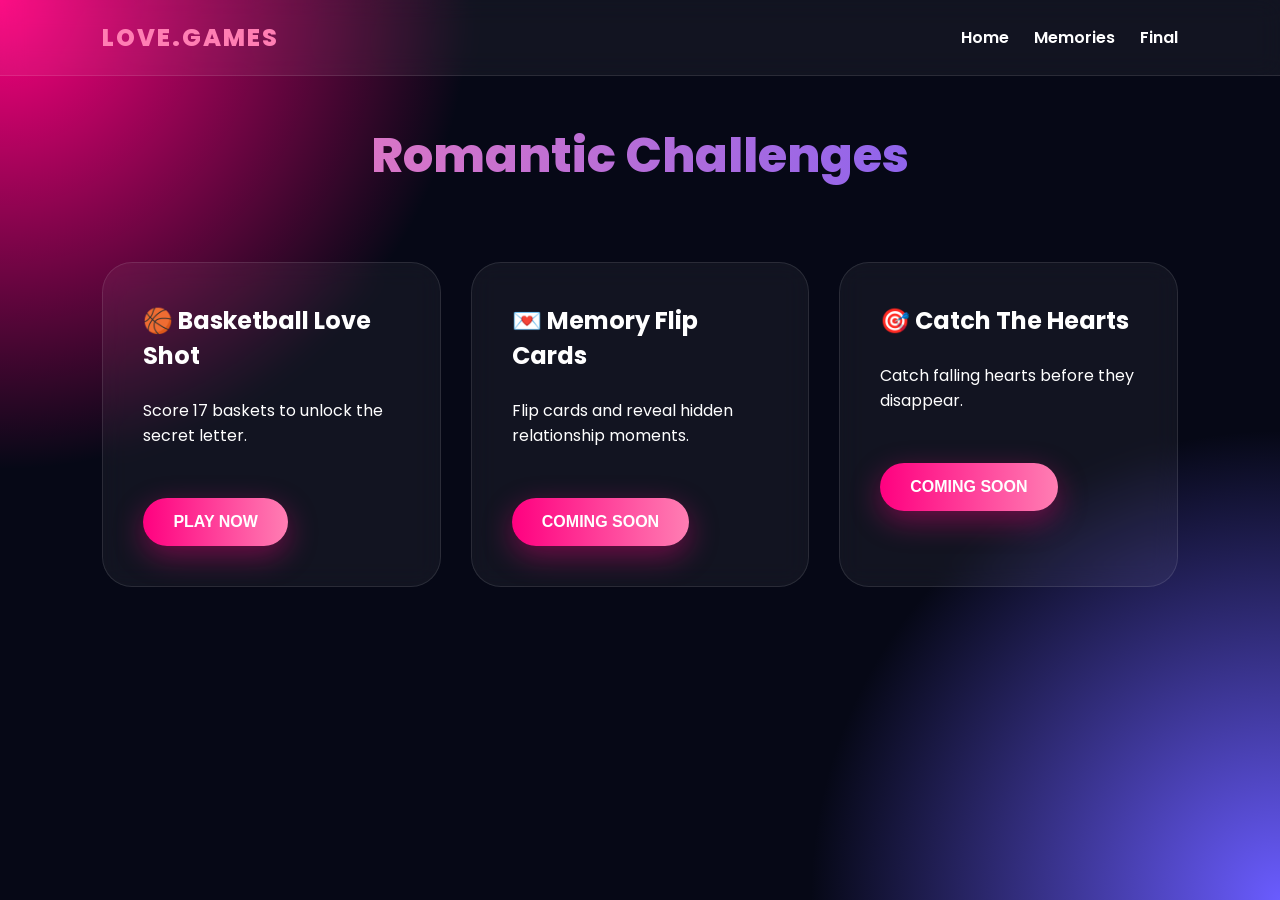
==== gamezone.html @ 5b1ae89d "Create gamezone.html for games webpage layout This HTML file sets up the structure for a games webpa" ====
<!DOCTYPE html>
<html lang="en">

<head>
<meta charset="UTF-8">
<title>Games</title>

<link rel="stylesheet" href="style.css">

</head>

<body>

<div class="bg-animation">
<div class="stars"></div>
</div>

<nav>

<div class="logo">
LOVE.GAMES
</div>

<ul>
<li><a href="index.html">Home</a></li>
<li><a href="memories.html">Memories</a></li>
<li><a href="final-letter.html">Final</a></li>
</ul>

</nav>

<section class="section">

<h1 class="section-title gradient-text">
Romantic Challenges
</h1>

<div class="gallery">

<div class="glass">

<h2>🏀 Basketball Love Shot</h2>

<br>

<p>
Score 17 baskets to unlock the secret letter.
</p>

<br><br>

<button class="btn btn-primary">
PLAY NOW
</button>

</div>

<div class="glass">

<h2>💌 Memory Flip Cards</h2>

<br>

<p>
Flip cards and reveal hidden relationship moments.
</p>

<br><br>

<button class="btn btn-primary">
COMING SOON
</button>

</div>

<div class="glass">

<h2>🎯 Catch The Hearts</h2>

<br>

<p>
Catch falling hearts before they disappear.
</p>

<br><br>

<button class="btn btn-primary">
COMING SOON
</button>

</div>

</div>

</section>

</body>
</html>
---- style.css ----
@import url('https://fonts.googleapis.com/css2?family=Poppins:wght@300;400;600;800&family=Dancing+Script:wght@700&family=Orbitron:wght@500&display=swap');

*{
margin:0;
padding:0;
box-sizing:border-box;
scroll-behavior:smooth;
}

body{
font-family:'Poppins',sans-serif;
background:#060816;
overflow-x:hidden;
color:white;
}

.bg-animation{
position:fixed;
width:100%;
height:100%;
top:0;
left:0;
z-index:-2;
background:
radial-gradient(circle at top left,#ff0080 0%,transparent 30%),
radial-gradient(circle at bottom right,#6a5cff 0%,transparent 30%),
#060816;
overflow:hidden;
}

.stars{
position:absolute;
width:100%;
height:100%;
background:url('https://www.transparenttextures.com/patterns/stardust.png');
animation:starsMove 120s linear infinite;
opacity:.35;
}

@keyframes starsMove{
from{
transform:translateY(0);
}
to{
transform:translateY(-2000px);
}
}

nav{
position:fixed;
top:0;
width:100%;
display:flex;
justify-content:space-between;
align-items:center;
padding:20px 8%;
background:rgba(255,255,255,.05);
backdrop-filter:blur(12px);
z-index:999;
border-bottom:1px solid rgba(255,255,255,.1);
}

.logo{
font-size:1.5rem;
font-weight:800;
color:#ff7eb3;
letter-spacing:2px;
}

nav ul{
display:flex;
gap:25px;
list-style:none;
}

nav a{
text-decoration:none;
color:white;
font-weight:600;
transition:.3s;
}

nav a:hover{
color:#ff7eb3;
}

.hero{
min-height:100vh;
display:flex;
justify-content:center;
align-items:center;
padding:120px 8%;
position:relative;
}

.hero-content{
display:grid;
grid-template-columns:1fr 1fr;
gap:60px;
align-items:center;
width:100%;
max-width:1400px;
}

.hero-text h1{
font-size:5rem;
line-height:1;
font-weight:800;
margin-bottom:20px;
}

.gradient-text{
background:linear-gradient(90deg,#ff7eb3,#6a5cff);
-webkit-background-clip:text;
-webkit-text-fill-color:transparent;
}

.hero-text p{
font-size:1.1rem;
line-height:1.8;
color:#ddd;
margin-bottom:30px;
}

.hero-buttons{
display:flex;
gap:20px;
flex-wrap:wrap;
}

.btn{
padding:15px 30px;
border:none;
border-radius:60px;
cursor:pointer;
font-size:1rem;
font-weight:700;
transition:.35s;
text-decoration:none;
display:inline-block;
}

.btn-primary{
background:linear-gradient(90deg,#ff0080,#ff7eb3);
color:white;
box-shadow:0 10px 30px rgba(255,0,128,.4);
}

.btn-primary:hover{
transform:translateY(-5px) scale(1.05);
}

.btn-secondary{
background:rgba(255,255,255,.08);
color:white;
border:1px solid rgba(255,255,255,.15);
}

.btn-secondary:hover{
background:rgba(255,255,255,.15);
}

.hero-image{
position:relative;
display:flex;
justify-content:center;
align-items:center;
}

.image-ring{
position:absolute;
width:420px;
height:420px;
border-radius:50%;
border:2px solid rgba(255,255,255,.2);
animation:spin 12s linear infinite;
}

.image-ring::before{
content:'';
position:absolute;
inset:15px;
border-radius:50%;
border:2px dashed rgba(255,126,179,.4);
}

@keyframes spin{
100%{
transform:rotate(360deg);
}
}

.main-image{
width:360px;
height:360px;
border-radius:50%;
object-fit:cover;
border:5px solid rgba(255,255,255,.15);
box-shadow:0 20px 60px rgba(255,0,128,.35);
z-index:2;
}

.floating-card{
position:absolute;
background:rgba(255,255,255,.06);
backdrop-filter:blur(12px);
padding:15px 20px;
border-radius:20px;
border:1px solid rgba(255,255,255,.1);
animation:float 4s ease-in-out infinite;
}

.card-1{
top:10%;
left:0;
}

.card-2{
bottom:10%;
right:0;
animation-delay:2s;
}

@keyframes float{
0%,100%{
transform:translateY(0);
}
50%{
transform:translateY(-20px);
}
}

.section{
padding:120px 8%;
}

.section-title{
font-size:3rem;
text-align:center;
margin-bottom:70px;
font-weight:800;
}

.glass{
background:rgba(255,255,255,.05);
border:1px solid rgba(255,255,255,.1);
backdrop-filter:blur(12px);
border-radius:30px;
padding:40px;
}

.gallery{
display:grid;
grid-template-columns:repeat(auto-fit,minmax(280px,1fr));
gap:30px;
}

.gallery-item{
position:relative;
overflow:hidden;
border-radius:25px;
cursor:pointer;
}

.gallery-item img{
width:100%;
height:420px;
object-fit:cover;
transition:1s;
}

.gallery-item:hover img{
transform:scale(1.1);
}

.overlay{
position:absolute;
inset:0;
background:linear-gradient(transparent,rgba(0,0,0,.9));
display:flex;
align-items:flex-end;
padding:25px;
font-size:1.2rem;
font-weight:700;
}

.counter-box{
display:flex;
justify-content:center;
gap:25px;
flex-wrap:wrap;
margin-top:50px;
}

.counter{
width:180px;
height:180px;
border-radius:25px;
background:rgba(255,255,255,.05);
display:flex;
justify-content:center;
align-items:center;
flex-direction:column;
border:1px solid rgba(255,255,255,.1);
}

.counter h1{
font-size:3rem;
color:#ff7eb3;
}

footer{
padding:60px 8%;
text-align:center;
color:#aaa;
}

.music-btn{
position:fixed;
bottom:25px;
right:25px;
width:70px;
height:70px;
border-radius:50%;
border:none;
background:linear-gradient(90deg,#ff0080,#6a5cff);
color:white;
font-size:1.3rem;
cursor:pointer;
z-index:999;
box-shadow:0 10px 30px rgba(255,0,128,.4);
}

@media(max-width:950px){

.hero-content{
grid-template-columns:1fr;
text-align:center;
}

.hero-text h1{
font-size:3.5rem;
}

.image-ring{
width:320px;
height:320px;
}

.main-image{
width:270px;
height:270px;
}

  }
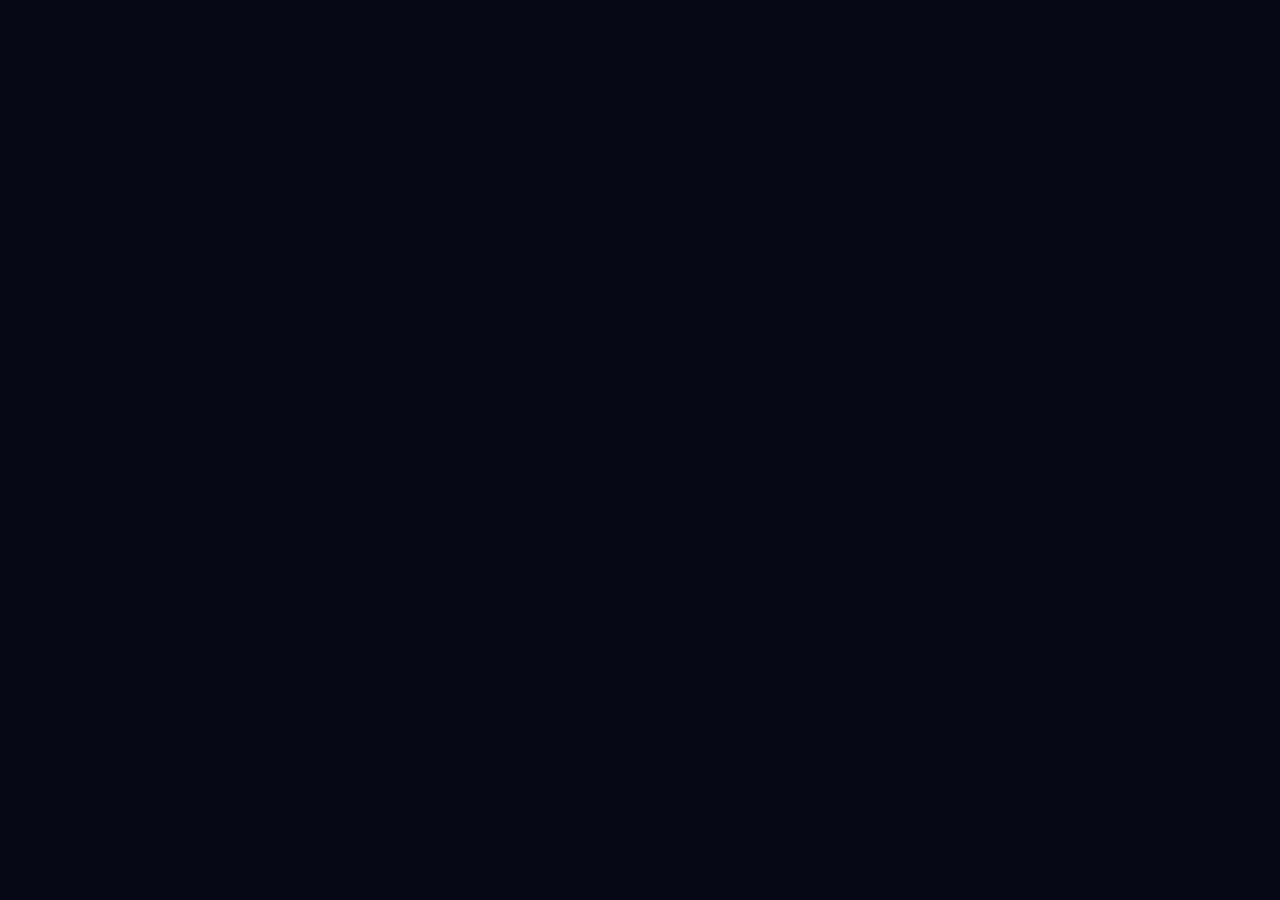
==== commit 158cbecd: "Update title and styles in gamezone.html" ====
--- a/gamezone.html
+++ b/gamezone.html
@@ -1,99 +1,62 @@
 <!DOCTYPE html>
+
 <html lang="en">
 
 <head>
+
 <meta charset="UTF-8">
-<title>Games</title>
+
+<meta name="viewport" content="width=device-width, initial-scale=1.0">
+
+<title>Love Games</title>
 
 <link rel="stylesheet" href="style.css">
 
-</head>
 
-<body>
+<style>
 
-<div class="bg-animation">
-<div class="stars"></div>
-</div>
 
-<nav>
+.games-container{
 
-<div class="logo">
-LOVE.GAMES
-</div>
+display:grid;
 
-<ul>
-<li><a href="index.html">Home</a></li>
-<li><a href="memories.html">Memories</a></li>
-<li><a href="final-letter.html">Final</a></li>
-</ul>
+grid-template-columns:repeat(auto-fit,minmax(320px,1fr));
 
-</nav>
+gap:30px;
 
-<section class="section">
+margin-top:50px;
 
-<h1 class="section-title gradient-text">
-Romantic Challenges
-</h1>
+}
 
-<div class="gallery">
 
-<div class="glass">
+.game-box{
 
-<h2>🏀 Basketball Love Shot</h2>
+background:rgba(255,255,255,.05);
 
-<br>
+padding:30px;
 
-<p>
-Score 17 baskets to unlock the secret letter.
-</p>
+border-radius:25px;
 
-<br><br>
+border:1px solid rgba(255,255,255,.1);
 
-<button class="btn btn-primary">
-PLAY NOW
-</button>
+backdrop-filter:blur(10px);
 
-</div>
+text-align:center;
 
-<div class="glass">
+}
 
-<h2>💌 Memory Flip Cards</h2>
 
-<br>
+.game-area{
 
-<p>
-Flip cards and reveal hidden relationship moments.
-</p>
+margin-top:25px;
 
-<br><br>
+min-height:300px;
 
-<button class="btn btn-primary">
-COMING SOON
-</button>
+position:relative;
 
-</div>
+overflow:hidden;
 
-<div class="glass">
+border-radius:20px;
 
-<h2>🎯 Catch The Hearts</h2>
+</html>
 
-<br>
-
-<p>
-Catch falling hearts before they disappear.
-</p>
-
-<br><br>
-
-<button class="btn btn-primary">
-COMING SOON
-</button>
-
-</div>
-
-</div>
-
-</section>
-
-</body>
-</html>
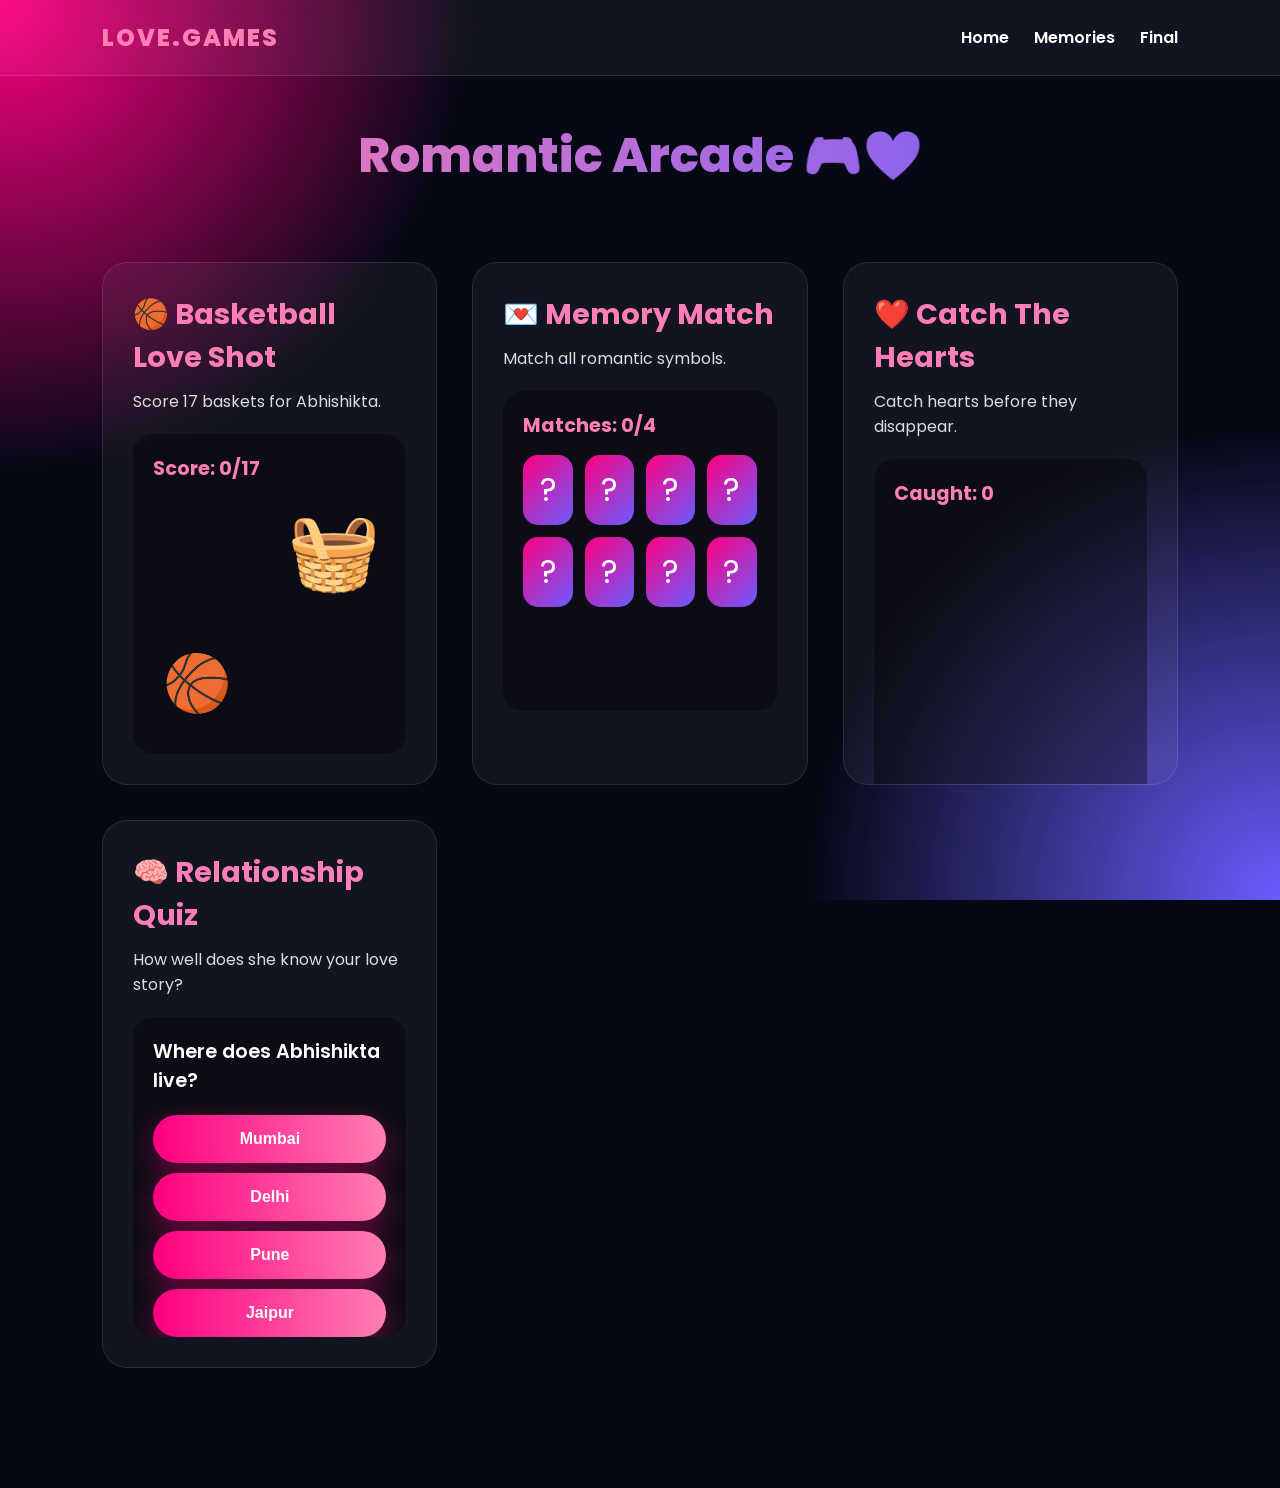
==== commit 6d23125b: "Refactor HTML structure and styles in gamezone" ====
--- a/gamezone.html
+++ b/gamezone.html
@@ -1,62 +1,585 @@
 <!DOCTYPE html>
-
 <html lang="en">
 
 <head>
 
-<meta charset="UTF-8">
-
-<meta name="viewport" content="width=device-width, initial-scale=1.0">
-
-<title>Love Games</title>
-
-<link rel="stylesheet" href="style.css">
-
-
-<style>
-
-
-.games-container{
-
-display:grid;
-
-grid-template-columns:repeat(auto-fit,minmax(320px,1fr));
-
-gap:30px;
-
-margin-top:50px;
-
-}
-
-
-.game-box{
-
-background:rgba(255,255,255,.05);
-
-padding:30px;
-
-border-radius:25px;
-
-border:1px solid rgba(255,255,255,.1);
-
-backdrop-filter:blur(10px);
-
-text-align:center;
-
-}
-
-
-.game-area{
-
-margin-top:25px;
-
-min-height:300px;
-
-position:relative;
-
-overflow:hidden;
-
-border-radius:20px;
-
-</html>
-
+    <meta charset="UTF-8">
+    <meta name="viewport" content="width=device-width, initial-scale=1.0">
+
+    <title>Romantic Arcade ❤️</title>
+
+    <link rel="stylesheet" href="style.css">
+
+    <style>
+
+        .games-container {
+            display: grid;
+            grid-template-columns: repeat(auto-fit, minmax(320px, 1fr));
+            gap: 35px;
+            margin-top: 60px;
+        }
+
+        .game-box {
+            background: rgba(255,255,255,.05);
+            border: 1px solid rgba(255,255,255,.1);
+            border-radius: 25px;
+            padding: 30px;
+            backdrop-filter: blur(12px);
+            transition: .4s;
+            overflow: hidden;
+            position: relative;
+        }
+
+        .game-box:hover {
+            transform: translateY(-10px);
+            box-shadow: 0 20px 40px rgba(255,0,128,.25);
+        }
+
+        .game-box h2 {
+            margin-bottom: 10px;
+            font-size: 1.8rem;
+            color: #ff7eb3;
+        }
+
+        .game-box p {
+            color: #ddd;
+            margin-bottom: 20px;
+        }
+
+        .game-area {
+            height: 320px;
+            background: rgba(0,0,0,.35);
+            border-radius: 20px;
+            position: relative;
+            overflow: hidden;
+            padding: 20px;
+        }
+
+        .score {
+            font-size: 1.2rem;
+            font-weight: 700;
+            margin-bottom: 15px;
+            color: #ff7eb3;
+        }
+
+        /* Basketball */
+
+        #basketball-hoop {
+            position: absolute;
+            right: 25px;
+            top: 60px;
+            font-size: 75px;
+        }
+
+        #basketball {
+            position: absolute;
+            left: 30px;
+            bottom: 30px;
+            font-size: 55px;
+            cursor: pointer;
+            transition: 1s;
+        }
+
+        /* Memory Game */
+
+        .memory-grid {
+            display: grid;
+            grid-template-columns: repeat(4,1fr);
+            gap: 12px;
+        }
+
+        .memory-card {
+            height: 70px;
+            background: linear-gradient(135deg,#ff0080,#6a5cff);
+            border-radius: 15px;
+            display: flex;
+            justify-content: center;
+            align-items: center;
+            font-size: 2rem;
+            cursor: pointer;
+            transition: .3s;
+        }
+
+        .memory-card:hover {
+            transform: scale(1.05);
+        }
+
+        /* Heart Game */
+
+        #heart-game {
+            position: relative;
+            height: 100%;
+            overflow: hidden;
+        }
+
+        .heart {
+            position: absolute;
+            font-size: 35px;
+            cursor: pointer;
+            animation: fall 4s linear forwards;
+        }
+
+        @keyframes fall {
+
+            0% {
+                transform: translateY(-50px);
+            }
+
+            100% {
+                transform: translateY(380px);
+            }
+
+        }
+
+        /* Quiz */
+
+        .quiz-question {
+            font-size: 1.2rem;
+            margin-bottom: 20px;
+            font-weight: 600;
+        }
+
+        .quiz-options button {
+            display: block;
+            width: 100%;
+            margin: 10px 0;
+        }
+
+        /* Mobile */
+
+        @media(max-width:768px){
+
+            .games-container {
+                grid-template-columns: 1fr;
+            }
+
+        }
+
+    </style>
+
+</head>
+
+<body>
+
+    <div class="bg-animation">
+        <div class="stars"></div>
+    </div>
+
+    <nav>
+
+        <div class="logo">
+            LOVE.GAMES
+        </div>
+
+        <ul>
+            <li><a href="index.html">Home</a></li>
+            <li><a href="memories.html">Memories</a></li>
+            <li><a href="final-letter.html">Final</a></li>
+        </ul>
+
+    </nav>
+
+    <section class="section">
+
+        <h1 class="section-title gradient-text">
+            Romantic Arcade 🎮❤️
+        </h1>
+
+        <div class="games-container">
+
+            <!-- Basketball Game -->
+
+            <div class="game-box">
+
+                <h2>🏀 Basketball Love Shot</h2>
+
+                <p>
+                    Score 17 baskets for Abhishikta.
+                </p>
+
+                <div class="game-area">
+
+                    <div class="score">
+                        Score:
+                        <span id="basket-score">0</span>/17
+                    </div>
+
+                    <div id="basketball-hoop">
+                        🧺
+                    </div>
+
+                    <div id="basketball">
+                        🏀
+                    </div>
+
+                </div>
+
+            </div>
+
+            <!-- Memory Game -->
+
+            <div class="game-box">
+
+                <h2>💌 Memory Match</h2>
+
+                <p>
+                    Match all romantic symbols.
+                </p>
+
+                <div class="game-area">
+
+                    <div class="score">
+                        Matches:
+                        <span id="memory-score">0</span>/4
+                    </div>
+
+                    <div class="memory-grid" id="memory-grid"></div>
+
+                </div>
+
+            </div>
+
+            <!-- Heart Game -->
+
+            <div class="game-box">
+
+                <h2>❤️ Catch The Hearts</h2>
+
+                <p>
+                    Catch hearts before they disappear.
+                </p>
+
+                <div class="game-area" id="heart-game">
+
+                    <div class="score">
+                        Caught:
+                        <span id="heart-score">0</span>
+                    </div>
+
+                </div>
+
+            </div>
+
+            <!-- Quiz Game -->
+
+            <div class="game-box">
+
+                <h2>🧠 Relationship Quiz</h2>
+
+                <p>
+                    How well does she know your love story?
+                </p>
+
+                <div class="game-area">
+
+                    <div class="quiz-question" id="quiz-question"></div>
+
+                    <div class="quiz-options" id="quiz-options"></div>
+
+                    <div id="quiz-result"></div>
+
+                </div>
+
+            </div>
+
+        </div>
+
+    </section>
+
+<script>
+
+    /* Basketball Game */
+
+    let basketScore = 0;
+
+    const ball = document.getElementById('basketball');
+
+    ball.addEventListener('click', () => {
+
+        ball.style.transform =
+        'translate(240px,-190px) rotate(720deg)';
+
+        setTimeout(() => {
+
+            basketScore++;
+
+            document.getElementById('basket-score').innerText =
+            basketScore;
+
+            ball.style.transition = 'none';
+
+            ball.style.transform = 'translate(0,0)';
+
+            setTimeout(() => {
+
+                ball.style.transition = '1s';
+
+            }, 50);
+
+            if(basketScore === 17){
+
+                alert('🏆 LEVEL CLEARED ❤️');
+
+            }
+
+        }, 1000);
+
+    });
+
+
+    /* Memory Game */
+
+    const emojis = [
+        '❤️',
+        '🏀',
+        '✨',
+        '💌',
+        '❤️',
+        '🏀',
+        '✨',
+        '💌'
+    ];
+
+    let shuffled =
+    [...emojis].sort(() => Math.random() - 0.5);
+
+    const grid =
+    document.getElementById('memory-grid');
+
+    let firstCard = null;
+    let secondCard = null;
+    let lock = false;
+    let matches = 0;
+
+    shuffled.forEach((emoji) => {
+
+        const card = document.createElement('div');
+
+        card.classList.add('memory-card');
+
+        card.dataset.emoji = emoji;
+
+        card.innerText = '?';
+
+        grid.appendChild(card);
+
+        card.addEventListener('click', () => {
+
+            if(lock || card.innerText !== '?') return;
+
+            card.innerText = emoji;
+
+            if(!firstCard){
+
+                firstCard = card;
+
+            }
+
+            else{
+
+                secondCard = card;
+
+                lock = true;
+
+                if(
+                    firstCard.dataset.emoji ===
+                    secondCard.dataset.emoji
+                ){
+
+                    matches++;
+
+                    document.getElementById('memory-score').innerText =
+                    matches;
+
+                    firstCard = null;
+                    secondCard = null;
+
+                    lock = false;
+
+                    if(matches === 4){
+
+                        alert('💖 MEMORY COMPLETED 💖');
+
+                    }
+
+                }
+
+                else{
+
+                    setTimeout(() => {
+
+                        firstCard.innerText = '?';
+                        secondCard.innerText = '?';
+
+                        firstCard = null;
+                        secondCard = null;
+
+                        lock = false;
+
+                    }, 700);
+
+                }
+
+            }
+
+        });
+
+    });
+
+
+    /* Heart Game */
+
+    const heartGame =
+    document.getElementById('heart-game');
+
+    let heartScore = 0;
+
+    function createHeart(){
+
+        const heart =
+        document.createElement('div');
+
+        heart.classList.add('heart');
+
+        heart.innerText = '❤️';
+
+        heart.style.left =
+        Math.random() * 90 + '%';
+
+        heartGame.appendChild(heart);
+
+        heart.addEventListener('click', () => {
+
+            heart.remove();
+
+            heartScore++;
+
+            document.getElementById('heart-score').innerText =
+            heartScore;
+
+            if(heartScore === 17){
+
+                alert('❤️ LOVE OVERLOAD ❤️');
+
+            }
+
+        });
+
+        setTimeout(() => {
+
+            heart.remove();
+
+        }, 4000);
+
+    }
+
+    setInterval(createHeart, 900);
+
+
+    /* Quiz Game */
+
+    const quizData = [
+
+        {
+            question:'Where does Abhishikta live?',
+            options:[
+                'Mumbai',
+                'Delhi',
+                'Pune',
+                'Jaipur'
+            ],
+            answer:'Delhi'
+        },
+
+        {
+            question:'What is her passion?',
+            options:[
+                'Basketball',
+                'Coding',
+                'Cricket',
+                'Dance'
+            ],
+            answer:'Basketball'
+        },
+
+        {
+            question:'How many days together?',
+            options:[
+                '17 days',
+                '2 years',
+                '1 month',
+                '100 days'
+            ],
+            answer:'17 days'
+        }
+
+    ];
+
+    let currentQuiz = 0;
+
+    function loadQuiz(){
+
+        const q = quizData[currentQuiz];
+
+        document.getElementById('quiz-question').innerText =
+        q.question;
+
+        const options =
+        document.getElementById('quiz-options');
+
+        options.innerHTML = '';
+
+        q.options.forEach(option => {
+
+            const btn =
+            document.createElement('button');
+
+            btn.classList.add(
+                'btn',
+                'btn-primary'
+            );
+
+            btn.innerText = option;
+
+            btn.onclick = () => {
+
+                if(option === q.answer){
+
+                    currentQuiz++;
+
+                    if(currentQuiz < quizData.length){
+
+                        loadQuiz();
+
+                    }
+
+                    else{
+
+                        document.getElementById('quiz-result').innerHTML =
+
+                        '<h2 style=\"margin-top:20px;color:#ff7eb3;\">❤️ PERFECT SCORE ❤️</h2>';
+
+                    }
+
+                }
+
+                else{
+
+                    alert('Wrong answer 😭');
+
+                }
+
+            };
+
+            options.appendChild(btn);
+
+        });
+
+    }
+
+    loadQuiz();
+
+</script>
+
+</body>
+  </html>
